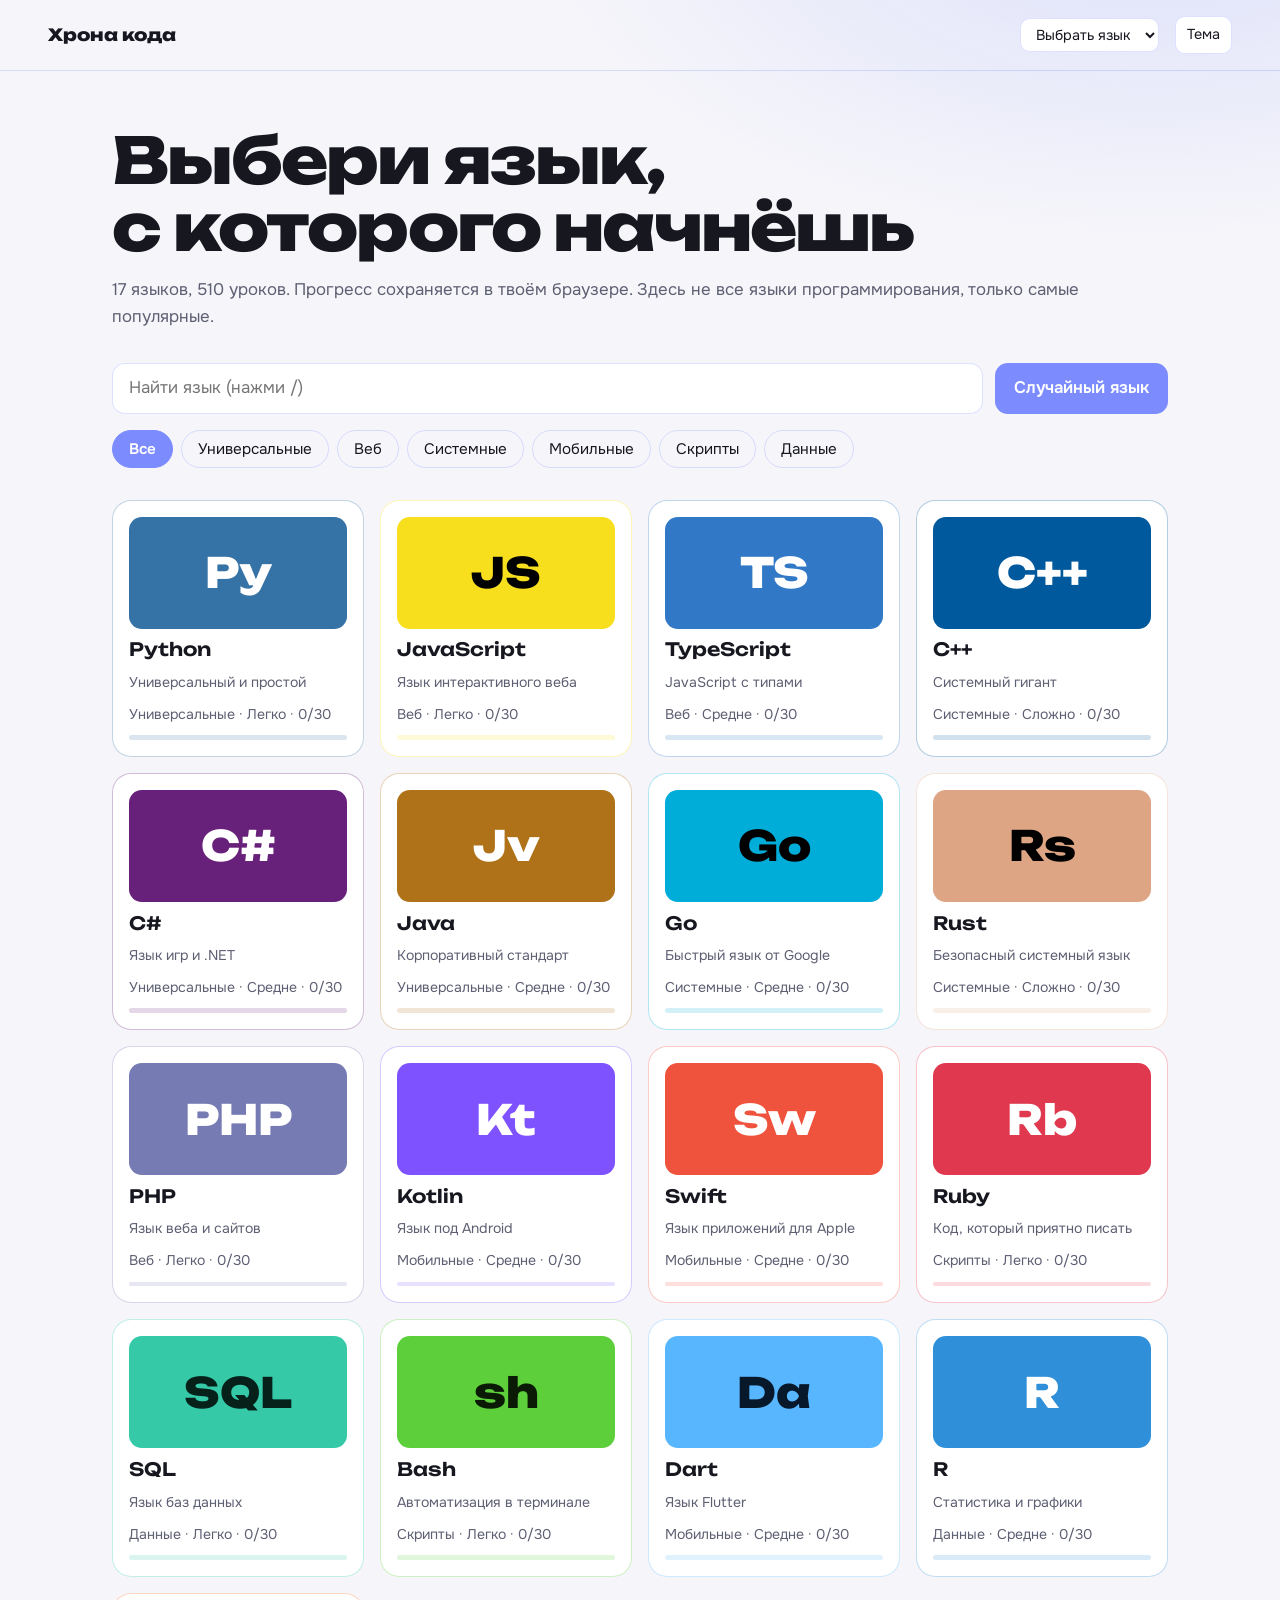
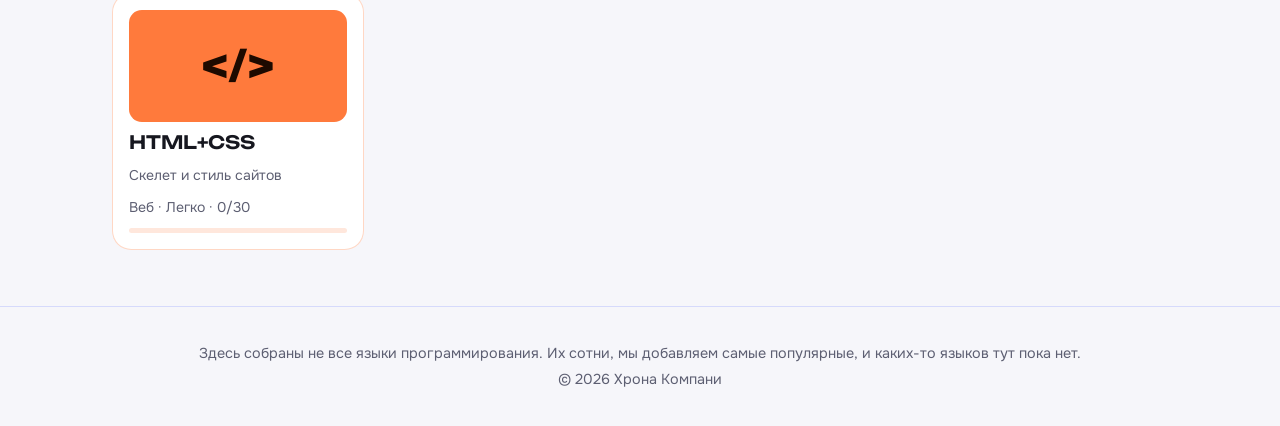
==== index.html @ 66c77031 "Clean up script tags in index.html Removed multiple script tags for data files." ====
<!doctype html>
<html lang="ru">
<head>
<meta charset="utf-8">
<meta name="viewport" content="width=device-width, initial-scale=1">
<title>Хрона кода — учим языки программирования</title>
<meta name="description" content="Короткие уроки по 17 языкам программирования. Каждый язык в своём цвете.">
<link rel="preconnect" href="https://fonts.googleapis.com">
<link rel="preconnect" href="https://fonts.gstatic.com" crossorigin>
<link href="https://fonts.googleapis.com/css2?family=JetBrains+Mono:wght@400;600&family=Onest:wght@400;500;600&family=Unbounded:wght@600;800&display=swap" rel="stylesheet">
<link rel="stylesheet" href="style.css">
</head>
<body>
<header class="top">
  <a class="brand" href="#">Хрона кода</a>
  <select id="jump" aria-label="Быстрый переход к языку"></select>
  <button id="theme" type="button" aria-label="Сменить тему">Тема</button>
</header>

<main id="home">
  <h1>Выбери язык, <br>с которого начнёшь</h1>
  <p class="lead" id="stats"></p>
  <div class="tools">
    <input id="q" type="search" placeholder="Найти язык (нажми /)" aria-label="Поиск языка">
    <button id="rnd" type="button">Случайный язык</button>
  </div>
  <div class="chips" id="chips"></div>
  <div class="grid" id="grid"></div>
  <p class="empty" id="empty" hidden>Ничего не найдено. Попробуй другое название или категорию.</p>
</main>

<main id="lang" hidden>
  <a class="back" href="#">Все языки</a>
  <header class="hero">
    <div class="glyph" id="glyph"></div>
    <div>
      <h1 id="name"></h1>
      <p class="tag" id="tag"></p>
      <p class="about" id="about"></p>
      <div class="meter"><i id="meter"></i></div>
      <p class="small" id="prog"></p>
    </div>
  </header>
  <div class="tabs" id="tabs" role="tablist"></div>
  <h2 id="ltitle"></h2>
  <p class="about" id="ltext"></p>
  <section class="code">
    <div class="bar"><span id="file"></span><button id="copy" type="button">Копировать</button></div>
    <pre><code id="code"></code></pre>
  </section>
  <div id="video"></div>
  <a id="yt" class="ytlink" target="_blank" rel="noopener">Найти видеоурок на YouTube</a>
  <div class="actions">
    <button id="prev" type="button">Назад</button>
    <button id="done" type="button"></button>
    <button id="next" type="button">Дальше</button>
  </div>
  <p class="small" id="note"></p>
</main>

<footer class="foot">
  <p>Здесь собраны не все языки программирования. Их сотни, мы добавляем самые популярные, и каких-то языков тут пока нет.</p>
  <p>© 2026 Хрона Компани</p>
</footer>
<script src="data.js"></script>
<script src="app.js"></script>
</body>
</html>
---- style.css ----
:root{--bg:#0f1017;--ink:#ecedf3;--mute:#9b9db0;--card:#171923;--accent:#4b8bbe;--on:#0d1117;--at:var(--accent);
--line:color-mix(in srgb,var(--accent) 26%,transparent);--panel:color-mix(in srgb,var(--accent) 7%,var(--card))}
[data-theme=light]{--bg:#f6f6fa;--ink:#16171f;--mute:#5d5f72;--card:#fff;--at:color-mix(in srgb,var(--accent) 62%,#000)}
*{box-sizing:border-box}
body{margin:0;background:var(--bg);color:var(--ink);font:400 1.05rem/1.6 Onest,system-ui,sans-serif;transition:background .3s,color .3s}
body::before{content:"";position:fixed;inset:0;z-index:-1;pointer-events:none;
background:radial-gradient(900px 480px at 90% -10%,color-mix(in srgb,var(--accent) 20%,transparent),transparent 70%)}
[hidden]{display:none!important}
button,select,input{font:inherit;color:inherit}
button:focus-visible,select:focus-visible,input:focus-visible,a:focus-visible{outline:2px solid var(--accent);outline-offset:2px}
.top{display:flex;align-items:center;gap:1rem;padding:1rem clamp(1rem,4vw,3rem);border-bottom:1px solid var(--line)}
.brand{font:800 1.05rem Unbounded,sans-serif;color:var(--ink);text-decoration:none;margin-right:auto}
.top select,#theme{background:var(--card);border:1px solid var(--line);border-radius:.6rem;padding:.4rem .7rem;cursor:pointer;font-size:.9rem}
main{padding:clamp(1.5rem,5vw,3.5rem) clamp(1rem,4vw,3rem);max-width:72rem;margin:0 auto}
h1{font:800 clamp(2rem,6vw,4rem)/1.05 Unbounded,sans-serif;letter-spacing:-.03em;margin:0 0 1rem}
.lead{color:var(--mute);margin:0 0 2rem}
.tools{display:flex;flex-wrap:wrap;gap:.75rem;margin-bottom:1rem}
#q{flex:1;min-width:14rem;background:var(--card);border:1px solid var(--line);border-radius:.8rem;padding:.7rem 1rem}
#rnd,.actions button{background:var(--accent);color:var(--on);border:0;border-radius:.8rem;padding:.7rem 1.2rem;font-weight:600;cursor:pointer}
.chips{display:flex;flex-wrap:wrap;gap:.5rem;margin-bottom:2rem}
.chips button,.tabs button{background:transparent;border:1px solid var(--line);border-radius:2rem;padding:.35rem 1rem;cursor:pointer;font-size:.95rem}
.chips button[aria-pressed=true],.tabs button[aria-selected=true]{background:var(--accent);color:var(--on);border-color:var(--accent);font-weight:600}
.grid{display:grid;grid-template-columns:repeat(auto-fill,minmax(15rem,1fr));gap:1rem}
.card{all:unset;box-sizing:border-box;cursor:pointer;background:var(--card);border:1px solid color-mix(in srgb,var(--c) 30%,transparent);border-radius:1.2rem;padding:1rem;display:grid;gap:.6rem;transition:transform .2s,border-color .2s}
.card:hover{transform:translateY(-4px);border-color:var(--c)}
.card:focus-visible{outline:2px solid var(--c);outline-offset:2px}
.tile{height:7rem;border-radius:.8rem;background:var(--c);color:var(--o);display:grid;place-items:center;font:800 2.6rem Unbounded,sans-serif}
.card b{font:600 1.15rem Unbounded,sans-serif}
.card span{color:var(--mute);font-size:.88rem}
.bar2{height:.3rem;border-radius:1rem;background:color-mix(in srgb,var(--c) 18%,transparent);overflow:hidden}
.bar2 i,.meter i{display:block;height:100%;background:var(--c,var(--accent));width:0;transition:width .4s}
.empty{color:var(--mute)}
.back{color:var(--mute);text-decoration:none;display:inline-block;margin-bottom:1.5rem}
.back::before{content:"← "}
.hero{display:flex;gap:2rem;align-items:center;margin-bottom:2rem;flex-wrap:wrap}
.glyph{width:9rem;height:9rem;border-radius:2rem;background:var(--accent);color:var(--on);display:grid;place-items:center;font:800 3.6rem Unbounded,sans-serif;flex:none}
#lang h1{color:var(--at);margin-bottom:.3rem}
.tag{font-weight:600;font-size:1.2rem;margin:0 0 .3rem}
.about{color:var(--mute);margin:0 0 1rem;max-width:55ch}
.meter{height:.4rem;max-width:20rem;border-radius:1rem;background:var(--line);overflow:hidden}
.small{color:var(--mute);font-size:.9rem;margin:.4rem 0 0}
.tabs{display:flex;flex-wrap:wrap;gap:.5rem;margin-bottom:1rem}
.code{background:var(--panel);border:1px solid var(--line);border-radius:1rem;overflow:hidden}
.bar{display:flex;justify-content:space-between;align-items:center;padding:.6rem 1rem;border-bottom:1px solid var(--line);font:400 .85rem 'JetBrains Mono',monospace;color:var(--mute)}
.bar button{background:var(--accent);color:var(--on);border:0;border-radius:.5rem;padding:.25rem .8rem;cursor:pointer;font-weight:600;font-size:.85rem}
pre{margin:0;padding:1.25rem;overflow-x:auto;font:400 .95rem/1.7 'JetBrains Mono',monospace;tab-size:4}
.c{color:var(--mute);font-style:italic}.s{color:var(--at)}
.actions{display:flex;flex-wrap:wrap;gap:.75rem;margin-top:1.2rem}
.actions button:not(#done){background:transparent;color:var(--ink);border:1px solid var(--line)}
.actions button:disabled{opacity:.35;cursor:default}
@media(max-width:600px){.glyph{width:6rem;height:6rem;font-size:2.4rem}}
@media(prefers-reduced-motion:reduce){*{transition:none!important}}
#ltitle{font:600 1.4rem Unbounded,sans-serif;margin:1.5rem 0 .3rem}
#video iframe{width:100%;aspect-ratio:16/9;border:0;border-radius:1rem;margin-top:1.2rem}
.ytlink{display:inline-block;margin-top:1rem;color:var(--at)}
.foot{border-top:1px solid var(--line);padding:2rem clamp(1rem,4vw,3rem);color:var(--mute);font-size:.9rem;text-align:center}.foot p{margin:.2rem 0}
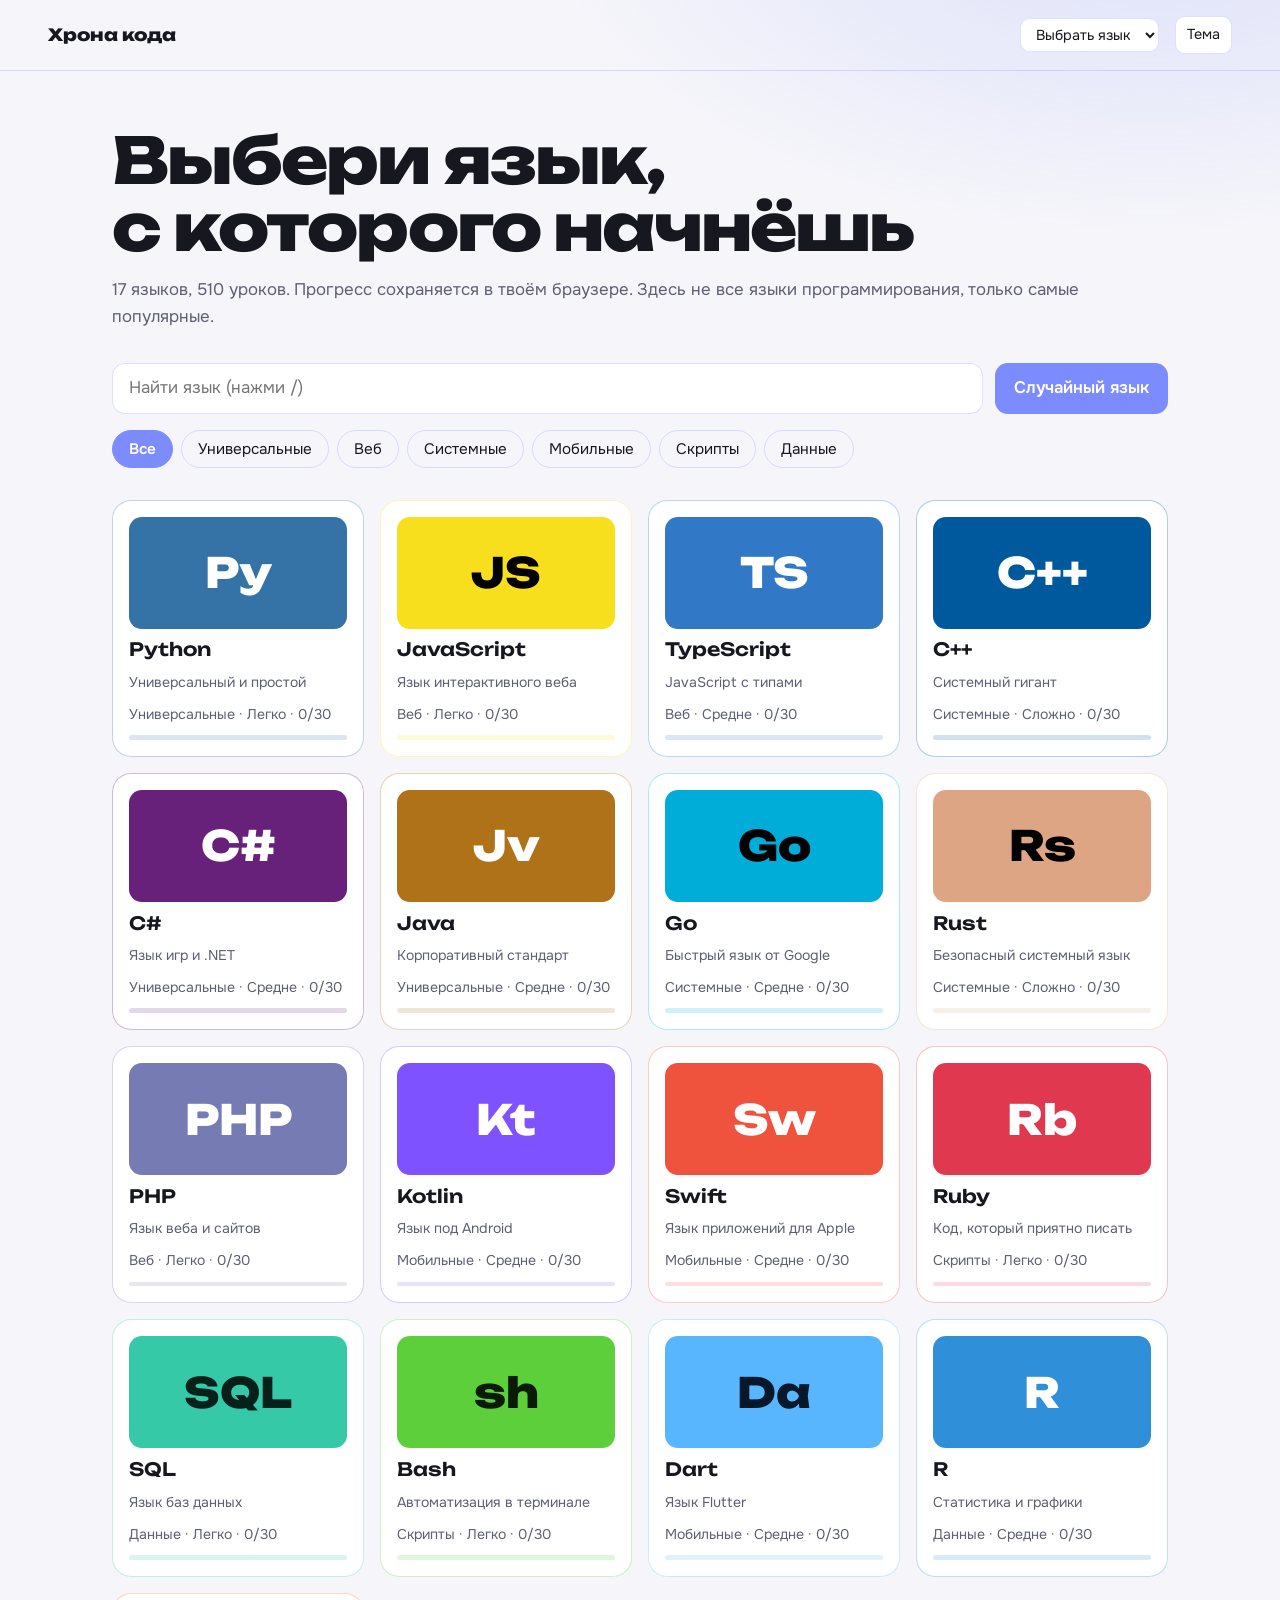
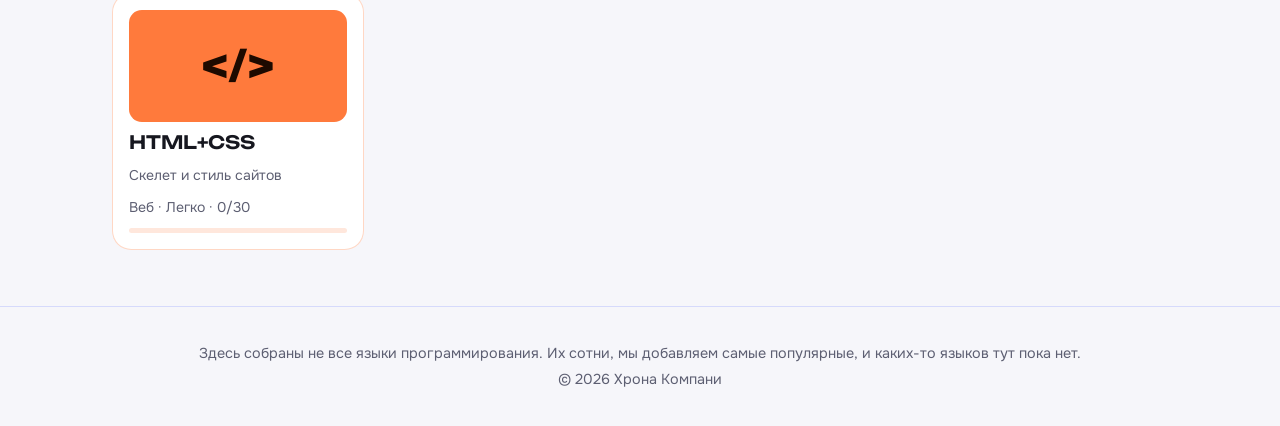
==== commit ba509b63: "Update index.html" ====
--- a/index.html
+++ b/index.html
@@ -3,7 +3,7 @@
 <head>
 <meta charset="utf-8">
 <meta name="viewport" content="width=device-width, initial-scale=1">
-<title>Хрона кода — учим языки программирования</title>
+<title>Хрона кода — языки программирования</title>
 <meta name="description" content="Короткие уроки по 17 языкам программирования. Каждый язык в своём цвете.">
 <link rel="preconnect" href="https://fonts.googleapis.com">
 <link rel="preconnect" href="https://fonts.gstatic.com" crossorigin>
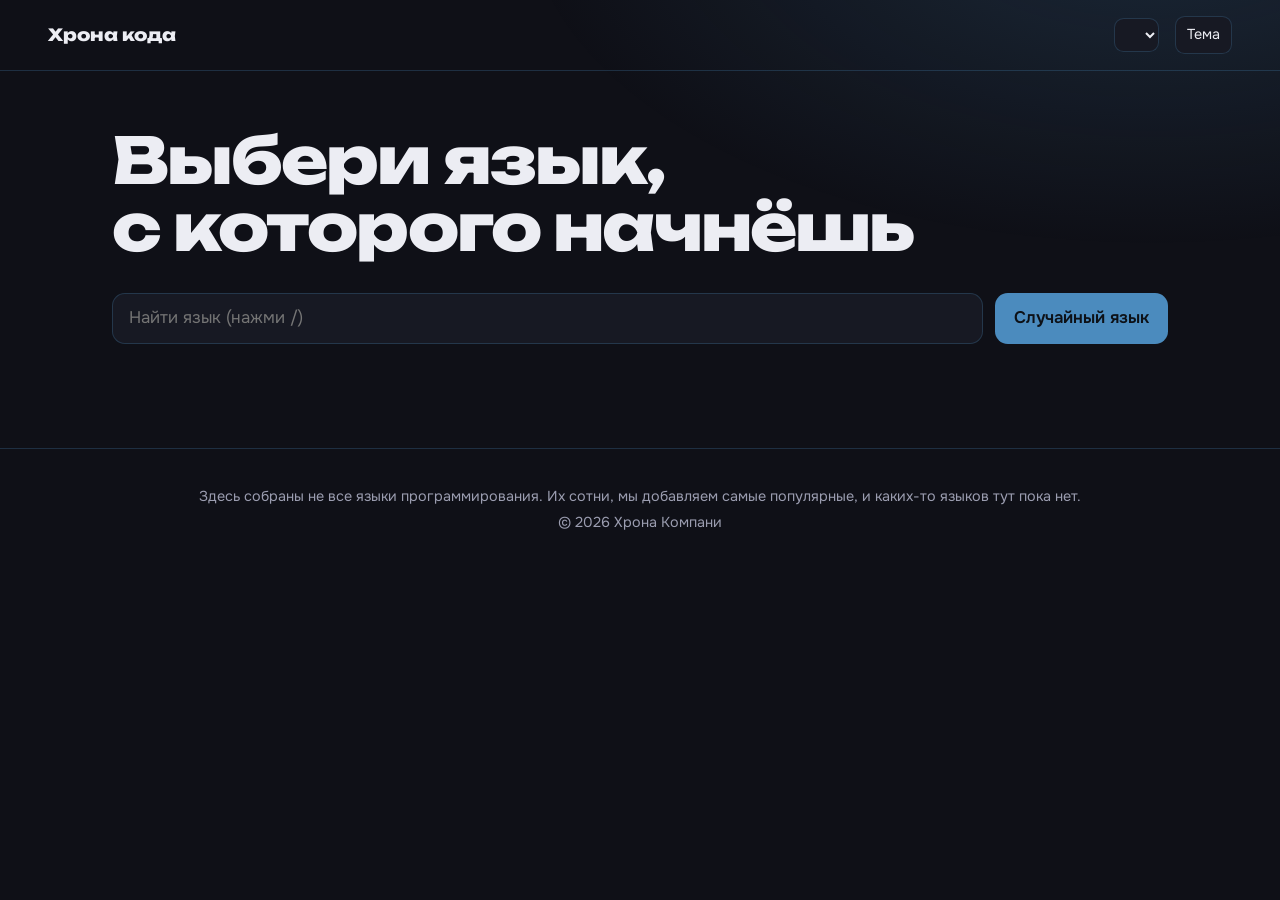
==== commit e8e44d7c: "Rename index (2).html to index.html" ====
--- a/index.html
+++ b/index.html
@@ -4,7 +4,7 @@
 <meta charset="utf-8">
 <meta name="viewport" content="width=device-width, initial-scale=1">
 <title>Хрона кода — языки программирования</title>
-<meta name="description" content="Короткие уроки по 17 языкам программирования. Каждый язык в своём цвете.">
+<meta name="description" content="Короткие уроки по языкам программирования. Каждый язык в своём цвете.">
 <link rel="preconnect" href="https://fonts.googleapis.com">
 <link rel="preconnect" href="https://fonts.gstatic.com" crossorigin>
 <link href="https://fonts.googleapis.com/css2?family=JetBrains+Mono:wght@400;600&family=Onest:wght@400;500;600&family=Unbounded:wght@600;800&display=swap" rel="stylesheet">
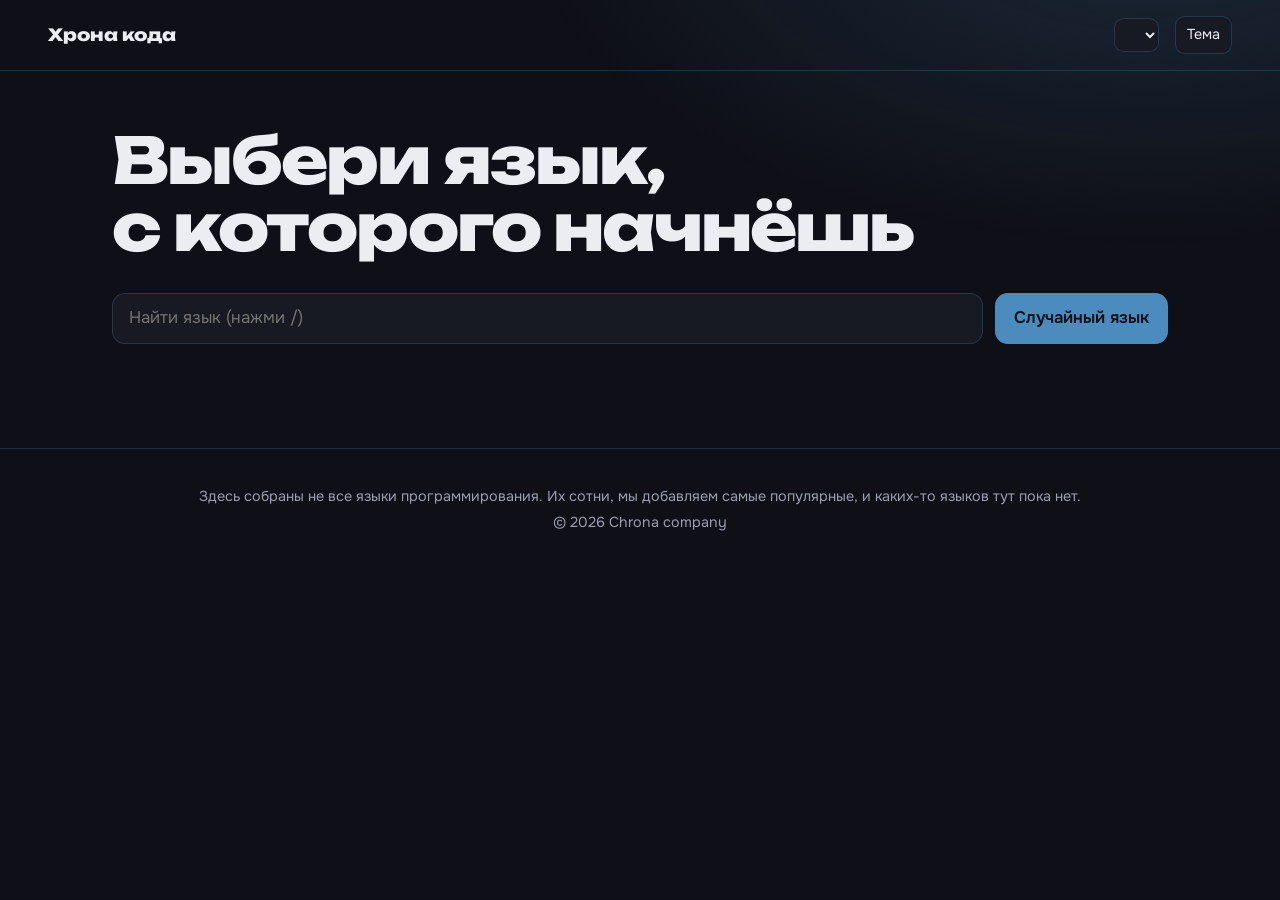
==== commit 90918ac6: "Correct company name in footer to 'Chrona company'" ====
--- a/index.html
+++ b/index.html
@@ -60,7 +60,7 @@
 
 <footer class="foot">
   <p>Здесь собраны не все языки программирования. Их сотни, мы добавляем самые популярные, и каких-то языков тут пока нет.</p>
-  <p>© 2026 Хрона Компани</p>
+  <p>© 2026 Chrona company</p>
 </footer>
 <script src="data.js"></script>
 <script src="app.js"></script>
--- a/style.css
+++ b/style.css
@@ -1,56 +1,388 @@
-:root{--bg:#0f1017;--ink:#ecedf3;--mute:#9b9db0;--card:#171923;--accent:#4b8bbe;--on:#0d1117;--at:var(--accent);
---line:color-mix(in srgb,var(--accent) 26%,transparent);--panel:color-mix(in srgb,var(--accent) 7%,var(--card))}
-[data-theme=light]{--bg:#f6f6fa;--ink:#16171f;--mute:#5d5f72;--card:#fff;--at:color-mix(in srgb,var(--accent) 62%,#000)}
-*{box-sizing:border-box}
-body{margin:0;background:var(--bg);color:var(--ink);font:400 1.05rem/1.6 Onest,system-ui,sans-serif;transition:background .3s,color .3s}
-body::before{content:"";position:fixed;inset:0;z-index:-1;pointer-events:none;
-background:radial-gradient(900px 480px at 90% -10%,color-mix(in srgb,var(--accent) 20%,transparent),transparent 70%)}
-[hidden]{display:none!important}
-button,select,input{font:inherit;color:inherit}
-button:focus-visible,select:focus-visible,input:focus-visible,a:focus-visible{outline:2px solid var(--accent);outline-offset:2px}
-.top{display:flex;align-items:center;gap:1rem;padding:1rem clamp(1rem,4vw,3rem);border-bottom:1px solid var(--line)}
-.brand{font:800 1.05rem Unbounded,sans-serif;color:var(--ink);text-decoration:none;margin-right:auto}
-.top select,#theme{background:var(--card);border:1px solid var(--line);border-radius:.6rem;padding:.4rem .7rem;cursor:pointer;font-size:.9rem}
-main{padding:clamp(1.5rem,5vw,3.5rem) clamp(1rem,4vw,3rem);max-width:72rem;margin:0 auto}
-h1{font:800 clamp(2rem,6vw,4rem)/1.05 Unbounded,sans-serif;letter-spacing:-.03em;margin:0 0 1rem}
-.lead{color:var(--mute);margin:0 0 2rem}
-.tools{display:flex;flex-wrap:wrap;gap:.75rem;margin-bottom:1rem}
-#q{flex:1;min-width:14rem;background:var(--card);border:1px solid var(--line);border-radius:.8rem;padding:.7rem 1rem}
-#rnd,.actions button{background:var(--accent);color:var(--on);border:0;border-radius:.8rem;padding:.7rem 1.2rem;font-weight:600;cursor:pointer}
-.chips{display:flex;flex-wrap:wrap;gap:.5rem;margin-bottom:2rem}
-.chips button,.tabs button{background:transparent;border:1px solid var(--line);border-radius:2rem;padding:.35rem 1rem;cursor:pointer;font-size:.95rem}
-.chips button[aria-pressed=true],.tabs button[aria-selected=true]{background:var(--accent);color:var(--on);border-color:var(--accent);font-weight:600}
-.grid{display:grid;grid-template-columns:repeat(auto-fill,minmax(15rem,1fr));gap:1rem}
-.card{all:unset;box-sizing:border-box;cursor:pointer;background:var(--card);border:1px solid color-mix(in srgb,var(--c) 30%,transparent);border-radius:1.2rem;padding:1rem;display:grid;gap:.6rem;transition:transform .2s,border-color .2s}
-.card:hover{transform:translateY(-4px);border-color:var(--c)}
-.card:focus-visible{outline:2px solid var(--c);outline-offset:2px}
-.tile{height:7rem;border-radius:.8rem;background:var(--c);color:var(--o);display:grid;place-items:center;font:800 2.6rem Unbounded,sans-serif}
-.card b{font:600 1.15rem Unbounded,sans-serif}
-.card span{color:var(--mute);font-size:.88rem}
-.bar2{height:.3rem;border-radius:1rem;background:color-mix(in srgb,var(--c) 18%,transparent);overflow:hidden}
-.bar2 i,.meter i{display:block;height:100%;background:var(--c,var(--accent));width:0;transition:width .4s}
-.empty{color:var(--mute)}
-.back{color:var(--mute);text-decoration:none;display:inline-block;margin-bottom:1.5rem}
-.back::before{content:"← "}
-.hero{display:flex;gap:2rem;align-items:center;margin-bottom:2rem;flex-wrap:wrap}
-.glyph{width:9rem;height:9rem;border-radius:2rem;background:var(--accent);color:var(--on);display:grid;place-items:center;font:800 3.6rem Unbounded,sans-serif;flex:none}
-#lang h1{color:var(--at);margin-bottom:.3rem}
-.tag{font-weight:600;font-size:1.2rem;margin:0 0 .3rem}
-.about{color:var(--mute);margin:0 0 1rem;max-width:55ch}
-.meter{height:.4rem;max-width:20rem;border-radius:1rem;background:var(--line);overflow:hidden}
-.small{color:var(--mute);font-size:.9rem;margin:.4rem 0 0}
-.tabs{display:flex;flex-wrap:wrap;gap:.5rem;margin-bottom:1rem}
-.code{background:var(--panel);border:1px solid var(--line);border-radius:1rem;overflow:hidden}
-.bar{display:flex;justify-content:space-between;align-items:center;padding:.6rem 1rem;border-bottom:1px solid var(--line);font:400 .85rem 'JetBrains Mono',monospace;color:var(--mute)}
-.bar button{background:var(--accent);color:var(--on);border:0;border-radius:.5rem;padding:.25rem .8rem;cursor:pointer;font-weight:600;font-size:.85rem}
-pre{margin:0;padding:1.25rem;overflow-x:auto;font:400 .95rem/1.7 'JetBrains Mono',monospace;tab-size:4}
-.c{color:var(--mute);font-style:italic}.s{color:var(--at)}
-.actions{display:flex;flex-wrap:wrap;gap:.75rem;margin-top:1.2rem}
-.actions button:not(#done){background:transparent;color:var(--ink);border:1px solid var(--line)}
-.actions button:disabled{opacity:.35;cursor:default}
-@media(max-width:600px){.glyph{width:6rem;height:6rem;font-size:2.4rem}}
-@media(prefers-reduced-motion:reduce){*{transition:none!important}}
-#ltitle{font:600 1.4rem Unbounded,sans-serif;margin:1.5rem 0 .3rem}
-#video iframe{width:100%;aspect-ratio:16/9;border:0;border-radius:1rem;margin-top:1.2rem}
-.ytlink{display:inline-block;margin-top:1rem;color:var(--at)}
-.foot{border-top:1px solid var(--line);padding:2rem clamp(1rem,4vw,3rem);color:var(--mute);font-size:.9rem;text-align:center}.foot p{margin:.2rem 0}
+:root {
+  --bg: #0f1017;
+  --ink: #ecedf3;
+  --mute: #9b9db0;
+  --card: #171923;
+  --accent: #4b8bbe;
+  --on: #0d1117;
+  --at: var(--accent);
+  --line: color-mix(in srgb, var(--accent) 26%, transparent);
+  --panel: color-mix(in srgb, var(--accent) 7%, var(--card));
+}
+
+[data-theme=light] {
+  --bg: #f6f6fa;
+  --ink: #16171f;
+  --mute: #5d5f72;
+  --card: #fff;
+  --at: color-mix(in srgb, var(--accent) 62%, #000);
+}
+
+* {
+  box-sizing: border-box;
+}
+
+body {
+  margin: 0;
+  background: var(--bg);
+  color: var(--ink);
+  font: 400 1.05rem/1.6 Onest, system-ui, sans-serif;
+  transition: background .3s, color .3s;
+}
+
+body::before {
+  content: "";
+  position: fixed;
+  inset: 0;
+  z-index: -1;
+  pointer-events: none;
+  background: radial-gradient(900px 480px at 90% -10%, color-mix(in srgb, var(--accent) 20%, transparent), transparent 70%);
+}
+
+[hidden] {
+  display: none !important;
+}
+
+button, select, input {
+  font: inherit;
+  color: inherit;
+}
+
+button:focus-visible, select:focus-visible, input:focus-visible, a:focus-visible {
+  outline: 2px solid var(--accent);
+  outline-offset: 2px;
+}
+
+.top {
+  display: flex;
+  align-items: center;
+  gap: 1rem;
+  padding: 1rem clamp(1rem, 4vw, 3rem);
+  border-bottom: 1px solid var(--line);
+}
+
+.brand {
+  font: 800 1.05rem Unbounded, sans-serif;
+  color: var(--ink);
+  text-decoration: none;
+  margin-right: auto;
+}
+
+.top select, #theme {
+  background: var(--card);
+  border: 1px solid var(--line);
+  border-radius: .6rem;
+  padding: .4rem .7rem;
+  cursor: pointer;
+  font-size: .9rem;
+}
+
+main {
+  padding: clamp(1.5rem, 5vw, 3.5rem) clamp(1rem, 4vw, 3rem);
+  max-width: 72rem;
+  margin: 0 auto;
+}
+
+h1 {
+  font: 800 clamp(2rem, 6vw, 4rem)/1.05 Unbounded, sans-serif;
+  letter-spacing: -.03em;
+  margin: 0 0 1rem;
+}
+
+.lead {
+  color: var(--mute);
+  margin: 0 0 2rem;
+}
+
+.tools {
+  display: flex;
+  flex-wrap: wrap;
+  gap: .75rem;
+  margin-bottom: 1rem;
+}
+
+#q {
+  flex: 1;
+  min-width: 14rem;
+  background: var(--card);
+  border: 1px solid var(--line);
+  border-radius: .8rem;
+  padding: .7rem 1rem;
+}
+
+#rnd, .actions button {
+  background: var(--accent);
+  color: var(--on);
+  border: 0;
+  border-radius: .8rem;
+  padding: .7rem 1.2rem;
+  font-weight: 600;
+  cursor: pointer;
+}
+
+.chips {
+  display: flex;
+  flex-wrap: wrap;
+  gap: .5rem;
+  margin-bottom: 2rem;
+}
+
+.chips button, .tabs button {
+  background: transparent;
+  border: 1px solid var(--line);
+  border-radius: 2rem;
+  padding: .35rem 1rem;
+  cursor: pointer;
+  font-size: .95rem;
+}
+
+.chips button[aria-pressed=true], .tabs button[aria-selected=true] {
+  background: var(--accent);
+  color: var(--on);
+  border-color: var(--accent);
+  font-weight: 600;
+}
+
+.grid {
+  display: grid;
+  grid-template-columns: repeat(auto-fill, minmax(15rem, 1fr));
+  gap: 1rem;
+}
+
+.card {
+  all: unset;
+  box-sizing: border-box;
+  cursor: pointer;
+  background: var(--card);
+  border: 1px solid color-mix(in srgb, var(--c) 30%, transparent);
+  border-radius: 1.2rem;
+  padding: 1rem;
+  display: grid;
+  gap: .6rem;
+  transition: transform .2s, border-color .2s;
+}
+
+.card:hover {
+  transform: translateY(-4px);
+  border-color: var(--c);
+}
+
+.card:focus-visible {
+  outline: 2px solid var(--c);
+  outline-offset: 2px;
+}
+
+.tile {
+  height: 7rem;
+  border-radius: .8rem;
+  background: var(--c);
+  color: var(--o);
+  display: grid;
+  place-items: center;
+  font: 800 2.6rem Unbounded, sans-serif;
+}
+
+.card b {
+  font: 600 1.15rem Unbounded, sans-serif;
+}
+
+.card span {
+  color: var(--mute);
+  font-size: .88rem;
+}
+
+.bar2 {
+  height: .3rem;
+  border-radius: 1rem;
+  background: color-mix(in srgb, var(--c) 18%, transparent);
+  overflow: hidden;
+}
+
+.bar2 i, .meter i {
+  display: block;
+  height: 100%;
+  background: var(--c, var(--accent));
+  width: 0;
+  transition: width .4s;
+}
+
+.empty {
+  color: var(--mute);
+}
+
+.back {
+  color: var(--mute);
+  text-decoration: none;
+  display: inline-block;
+  margin-bottom: 1.5rem;
+}
+
+.back::before {
+  content: "← ";
+}
+
+.hero {
+  display: flex;
+  gap: 2rem;
+  align-items: center;
+  margin-bottom: 2rem;
+  flex-wrap: wrap;
+}
+
+.glyph {
+  width: 9rem;
+  height: 9rem;
+  border-radius: 2rem;
+  background: var(--accent);
+  color: var(--on);
+  display: grid;
+  place-items: center;
+  font: 800 3.6rem Unbounded, sans-serif;
+  flex: none;
+}
+
+#lang h1 {
+  color: var(--at);
+  margin-bottom: .3rem;
+}
+
+.tag {
+  font-weight: 600;
+  font-size: 1.2rem;
+  margin: 0 0 .3rem;
+}
+
+.about {
+  color: var(--mute);
+  margin: 0 0 1rem;
+  max-width: 55ch;
+}
+
+.meter {
+  height: .4rem;
+  max-width: 20rem;
+  border-radius: 1rem;
+  background: var(--line);
+  overflow: hidden;
+}
+
+.small {
+  color: var(--mute);
+  font-size: .9rem;
+  margin: .4rem 0 0;
+}
+
+.tabs {
+  display: flex;
+  flex-wrap: wrap;
+  gap: .5rem;
+  margin-bottom: 1rem;
+}
+
+.code {
+  background: var(--panel);
+  border: 1px solid var(--line);
+  border-radius: 1rem;
+  overflow: hidden;
+}
+
+.bar {
+  display: flex;
+  justify-content: space-between;
+  align-items: center;
+  padding: .6rem 1rem;
+  border-bottom: 1px solid var(--line);
+  font: 400 .85rem 'JetBrains Mono', monospace;
+  color: var(--mute);
+}
+
+.bar button {
+  background: var(--accent);
+  color: var(--on);
+  border: 0;
+  border-radius: .5rem;
+  padding: .25rem .8rem;
+  cursor: pointer;
+  font-weight: 600;
+  font-size: .85rem;
+}
+
+pre {
+  margin: 0;
+  padding: 1.25rem;
+  overflow-x: auto;
+  font: 400 .95rem/1.7 'JetBrains Mono', monospace;
+  tab-size: 4;
+}
+
+.c {
+  color: var(--mute);
+  font-style: italic;
+}
+
+.s {
+  color: var(--at);
+}
+
+.actions {
+  display: flex;
+  flex-wrap: wrap;
+  gap: .75rem;
+  margin-top: 1.2rem;
+}
+
+.actions button:not(#done) {
+  background: transparent;
+  color: var(--ink);
+  border: 1px solid var(--line);
+}
+
+.actions button:disabled {
+  opacity: .35;
+  cursor: default;
+}
+
+@media(max-width: 600px) {
+  .glyph {
+    width: 6rem;
+    height: 6rem;
+    font-size: 2.4rem;
+  }
+}
+
+@media(prefers-reduced-motion: reduce) {
+  * {
+    transition: none !important;
+  }
+}
+
+#ltitle {
+  font: 600 1.4rem Unbounded, sans-serif;
+  margin: 1.5rem 0 .3rem;
+}
+
+#video iframe {
+  width: 100%;
+  aspect-ratio: 16/9;
+  border: 0;
+  border-radius: 1rem;
+  margin-top: 1.2rem;
+}
+
+.ytlink {
+  display: inline-block;
+  margin-top: 1rem;
+  color: var(--at);
+}
+
+.foot {
+  border-top: 1px solid var(--line);
+  padding: 2rem clamp(1rem, 4vw, 3rem);
+  color: var(--mute);
+  font-size: .9rem;
+  text-align: center;
+}
+
+.foot p {
+  margin: .2rem 0;
+}
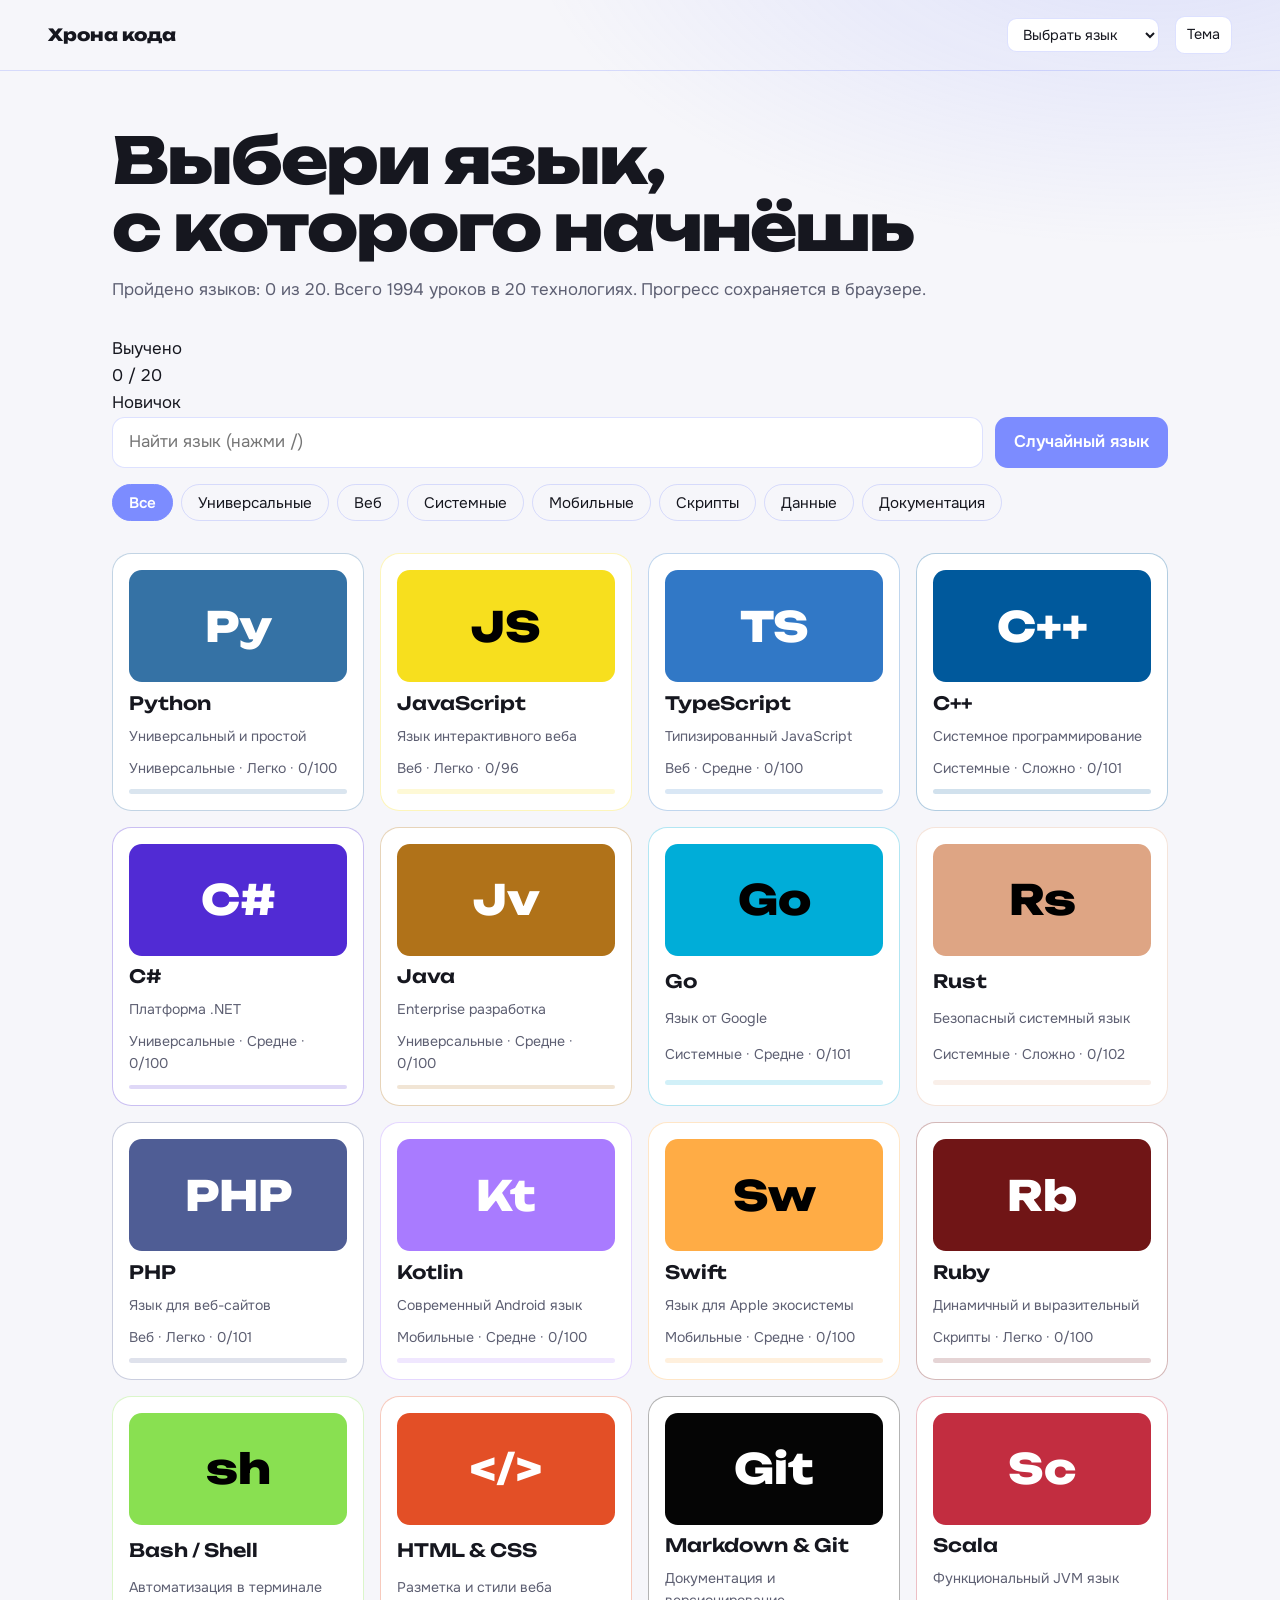
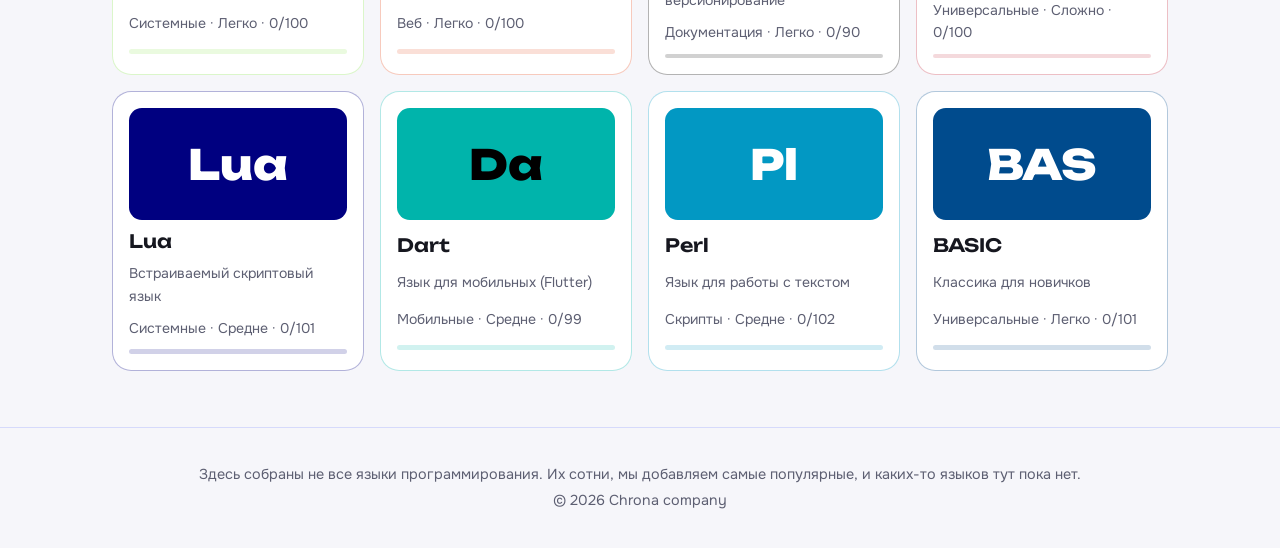
==== commit d4d9e804: "Update index.html" ====
--- a/index.html
+++ b/index.html
@@ -4,7 +4,7 @@
 <meta charset="utf-8">
 <meta name="viewport" content="width=device-width, initial-scale=1">
 <title>Хрона кода — языки программирования</title>
-<meta name="description" content="Короткие уроки по языкам программирования. Каждый язык в своём цвете.">
+<meta name="description" content="Короткие уроки по языкам программирования.">
 <link rel="preconnect" href="https://fonts.googleapis.com">
 <link rel="preconnect" href="https://fonts.gstatic.com" crossorigin>
 <link href="https://fonts.googleapis.com/css2?family=JetBrains+Mono:wght@400;600&family=Onest:wght@400;500;600&family=Unbounded:wght@600;800&display=swap" rel="stylesheet">
@@ -18,8 +18,20 @@
 </header>
 
 <main id="home">
-  <h1>Выбери язык, <br>с которого начнёшь</h1>
-  <p class="lead" id="stats"></p>
+  <div class="home-head">
+    <div>
+      <h1>Выбери язык, <br>с которого начнёшь</h1>
+      <p class="lead" id="stats"></p>
+    </div>
+    <div class="rank-box" aria-label="Общий прогресс обучения">
+      <div class="rank-top">Выучено</div>
+      <div class="rank-bar">
+        <i id="rank-fill"></i>
+        <span id="rank-count">0 / 20</span>
+      </div>
+      <div class="rank-title" id="rank-title">Новичок</div>
+    </div>
+  </div>
   <div class="tools">
     <input id="q" type="search" placeholder="Найти язык (нажми /)" aria-label="Поиск языка">
     <button id="rnd" type="button">Случайный язык</button>
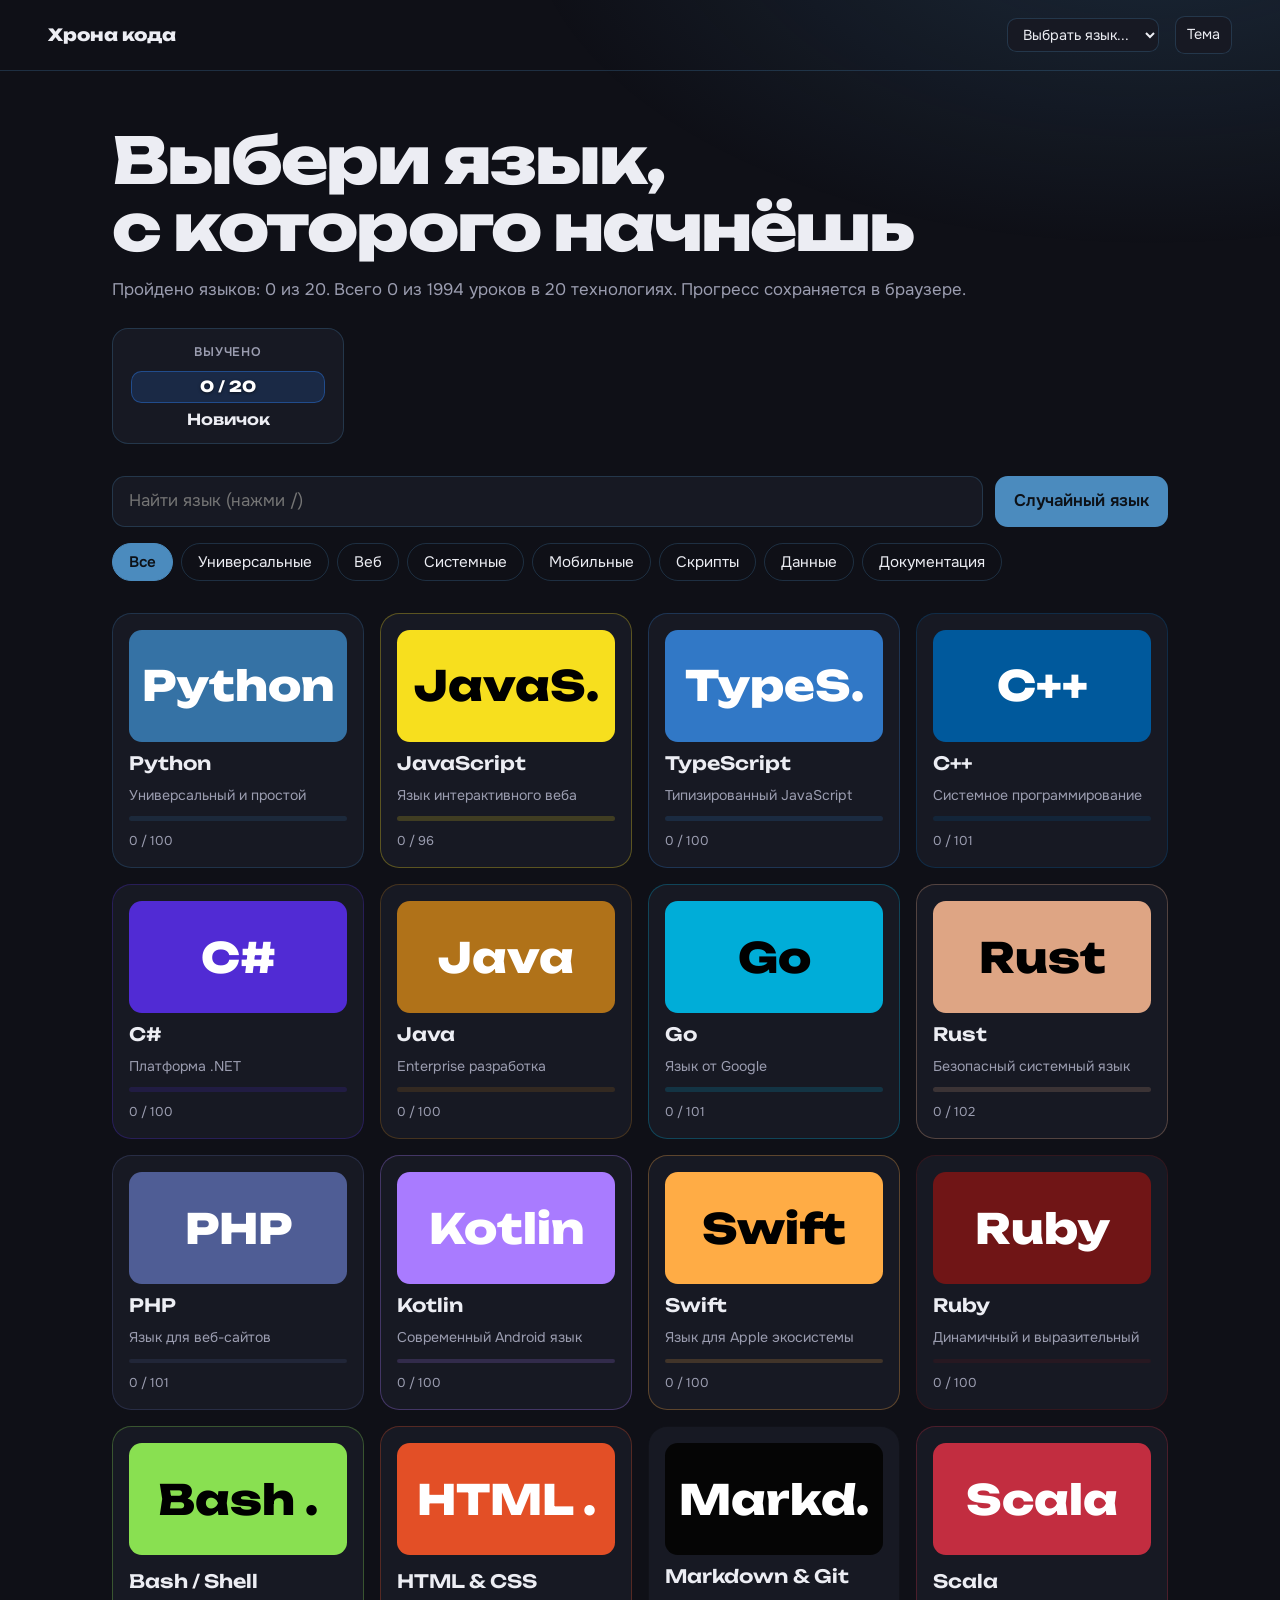
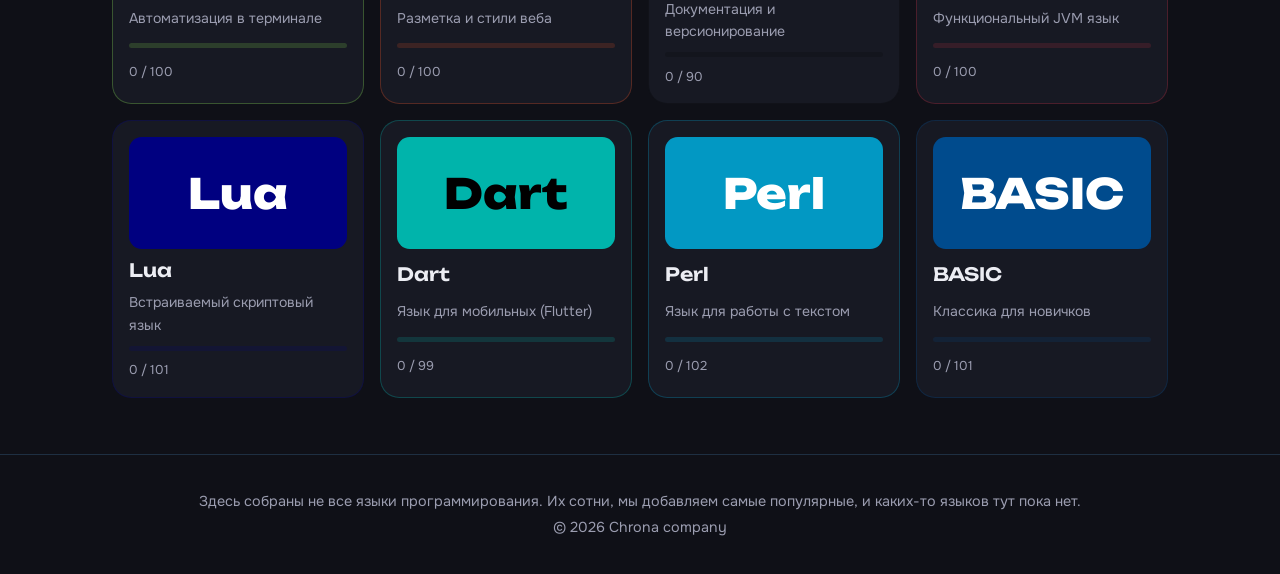
==== commit ea3863a0: "Update index.html" ====
--- a/index.html
+++ b/index.html
@@ -19,7 +19,7 @@
 
 <main id="home">
   <div class="home-head">
-    <div>
+    <div class="home-title-area">
       <h1>Выбери язык, <br>с которого начнёшь</h1>
       <p class="lead" id="stats"></p>
     </div>
--- a/style.css
+++ b/style.css
@@ -91,7 +91,69 @@
 
 .lead {
   color: var(--mute);
-  margin: 0 0 2rem;
+  margin: 0;
+}
+
+.home-head {
+  display: flex;
+  justify-content: space-between;
+  align-items: flex-start;
+  gap: 1.5rem;
+  flex-wrap: wrap;
+  margin-bottom: 2rem;
+}
+
+.rank-box {
+  background: var(--card);
+  border: 1px solid var(--line);
+  border-radius: 1rem;
+  padding: .9rem 1.15rem;
+  min-width: 14.5rem;
+  display: grid;
+  gap: .45rem;
+  flex-shrink: 0;
+}
+
+.rank-top {
+  font-size: .78rem;
+  font-weight: 600;
+  text-transform: uppercase;
+  letter-spacing: .06em;
+  color: var(--mute);
+  text-align: center;
+}
+
+.rank-bar {
+  position: relative;
+  height: 2rem;
+  border-radius: .65rem;
+  background: color-mix(in srgb, #2f81f7 16%, transparent);
+  border: 1px solid color-mix(in srgb, #2f81f7 40%, transparent);
+  overflow: hidden;
+  display: grid;
+  place-items: center;
+}
+
+.rank-bar i {
+  position: absolute;
+  inset: 0 auto 0 0;
+  width: 0;
+  background: linear-gradient(90deg, #2563eb, #3b82f6);
+  transition: width .45s ease;
+}
+
+.rank-bar span {
+  position: relative;
+  z-index: 1;
+  font: 800 .95rem Unbounded, sans-serif;
+  color: #fff;
+  text-shadow: 0 1px 3px rgba(0, 0, 0, .55);
+}
+
+.rank-title {
+  font: 600 .95rem Unbounded, sans-serif;
+  text-align: center;
+  color: var(--ink);
 }
 
 .tools {
@@ -342,6 +404,12 @@
   cursor: default;
 }
 
+@media(max-width: 680px) {
+  .rank-box {
+    width: 100%;
+  }
+}
+
 @media(max-width: 600px) {
   .glyph {
     width: 6rem;
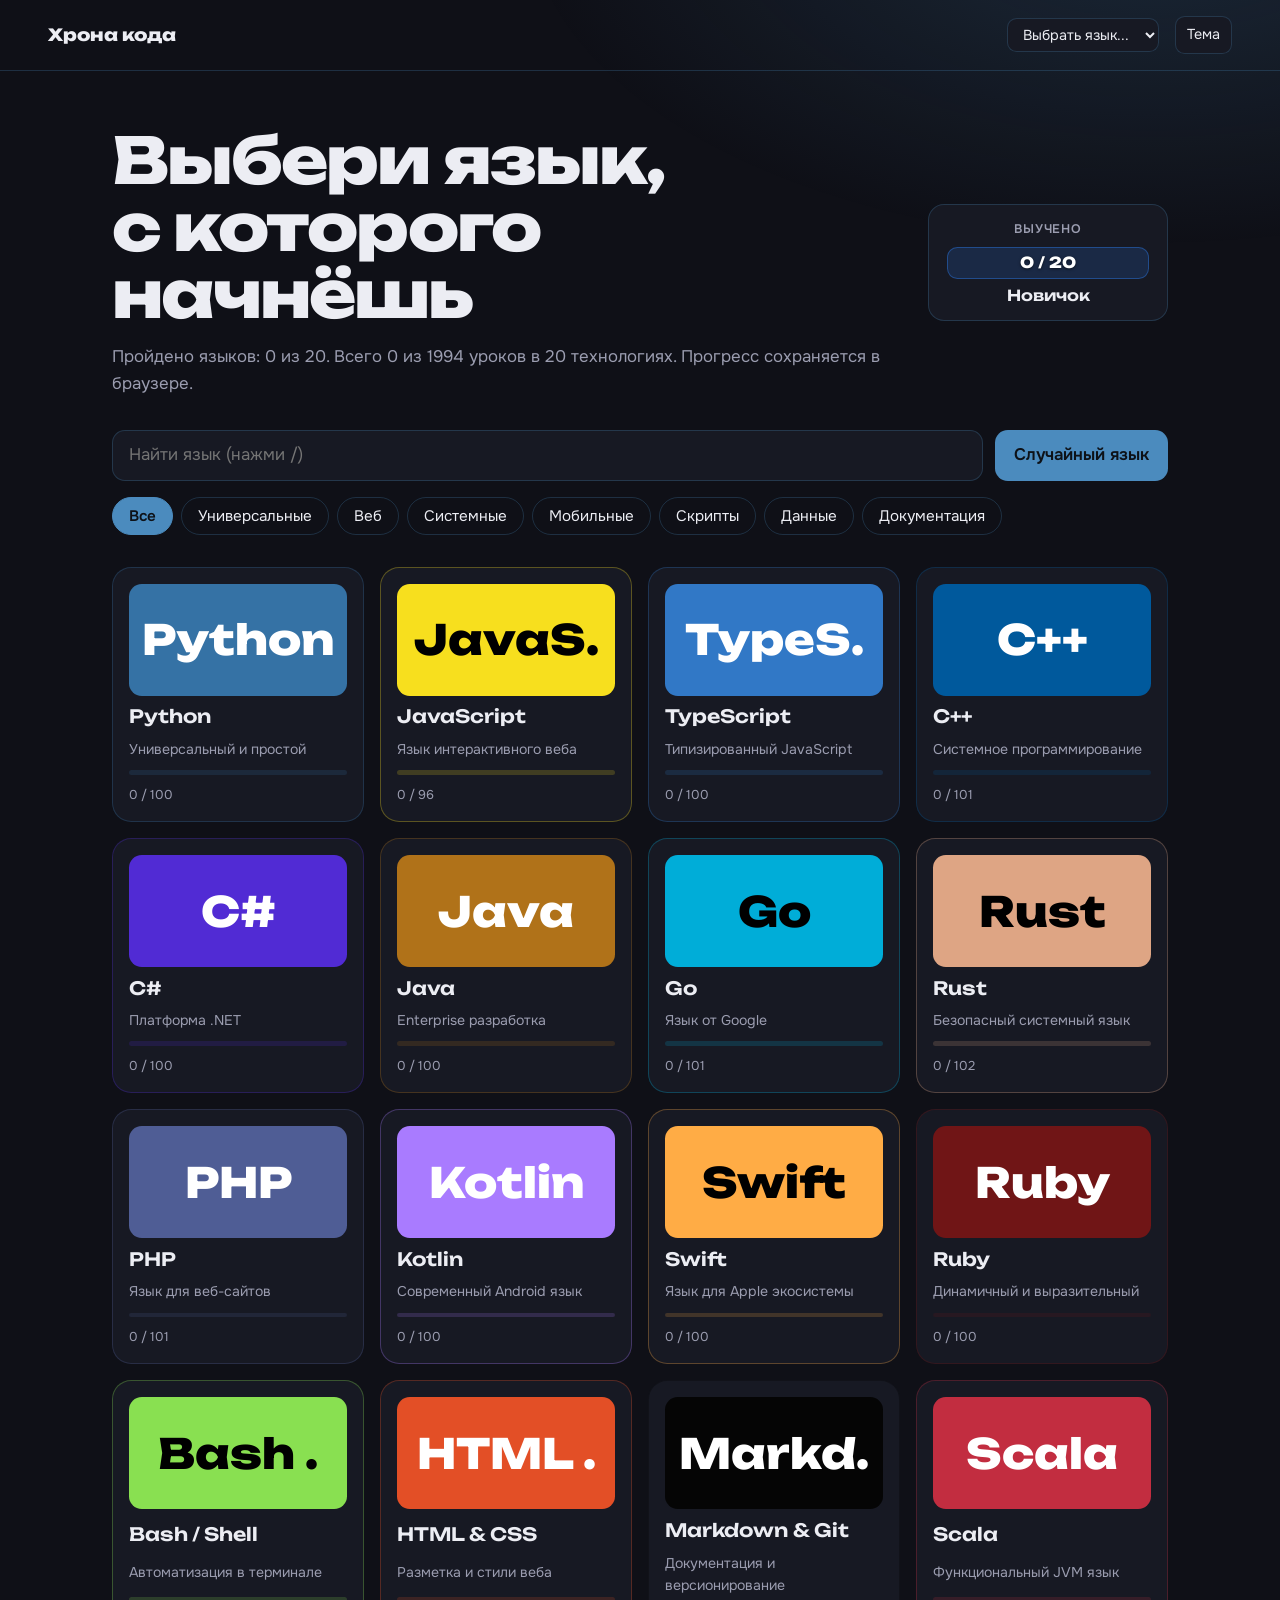
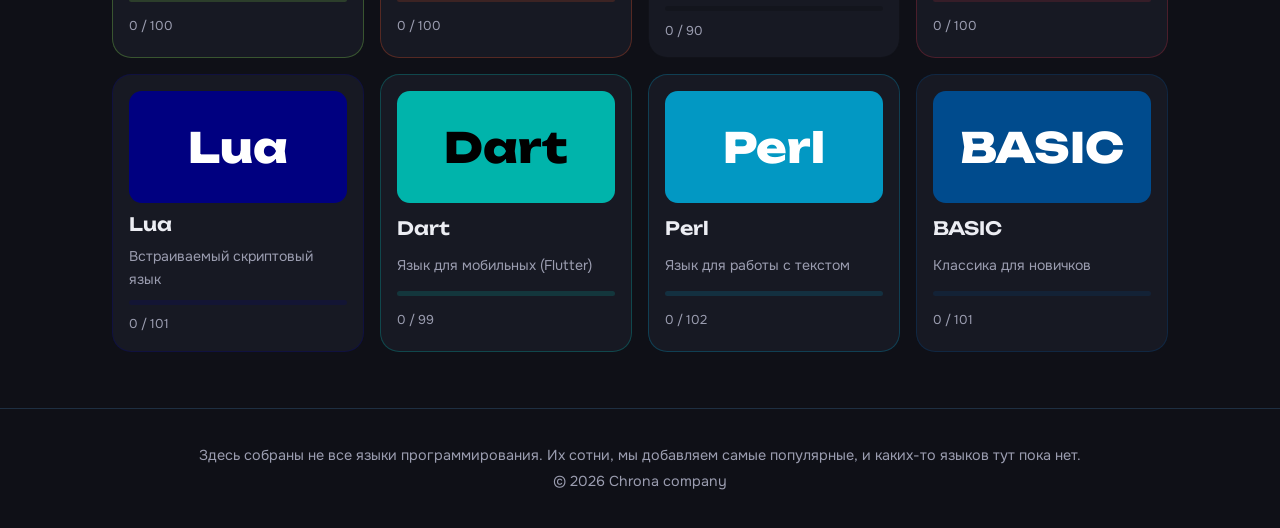
==== commit 919f3958: "Update index.html" ====
--- a/index.html
+++ b/index.html
@@ -53,13 +53,17 @@
       <p class="small" id="prog"></p>
     </div>
   </header>
-  <div class="tabs" id="tabs" role="tablist"></div>
-  <h2 id="ltitle"></h2>
-  <p class="about" id="ltext"></p>
-  <section class="code">
-    <div class="bar"><span id="file"></span><button id="copy" type="button">Копировать</button></div>
-    <pre><code id="code"></code></pre>
-  </section>
+  
+  <div class="lesson-box">
+    <div class="lesson-num" id="lesson-num-badge"></div>
+    <h2 id="ltitle"></h2>
+    <p class="about" id="ltext"></p>
+    <section class="code">
+      <div class="bar"><span id="file"></span><button id="copy" type="button">Копировать</button></div>
+      <pre><code id="code"></code></pre>
+    </section>
+  </div>
+
   <div id="video"></div>
   <a id="yt" class="ytlink" target="_blank" rel="noopener">Найти видеоурок на YouTube</a>
   <div class="actions">
--- a/style.css
+++ b/style.css
@@ -97,10 +97,15 @@
 .home-head {
   display: flex;
   justify-content: space-between;
-  align-items: flex-start;
-  gap: 1.5rem;
+  align-items: center;
+  gap: 2rem;
   flex-wrap: wrap;
   margin-bottom: 2rem;
+}
+
+.home-title-area {
+  flex: 1;
+  min-width: 18rem;
 }
 
 .rank-box {
@@ -108,7 +113,7 @@
   border: 1px solid var(--line);
   border-radius: 1rem;
   padding: .9rem 1.15rem;
-  min-width: 14.5rem;
+  min-width: 15rem;
   display: grid;
   gap: .45rem;
   flex-shrink: 0;
